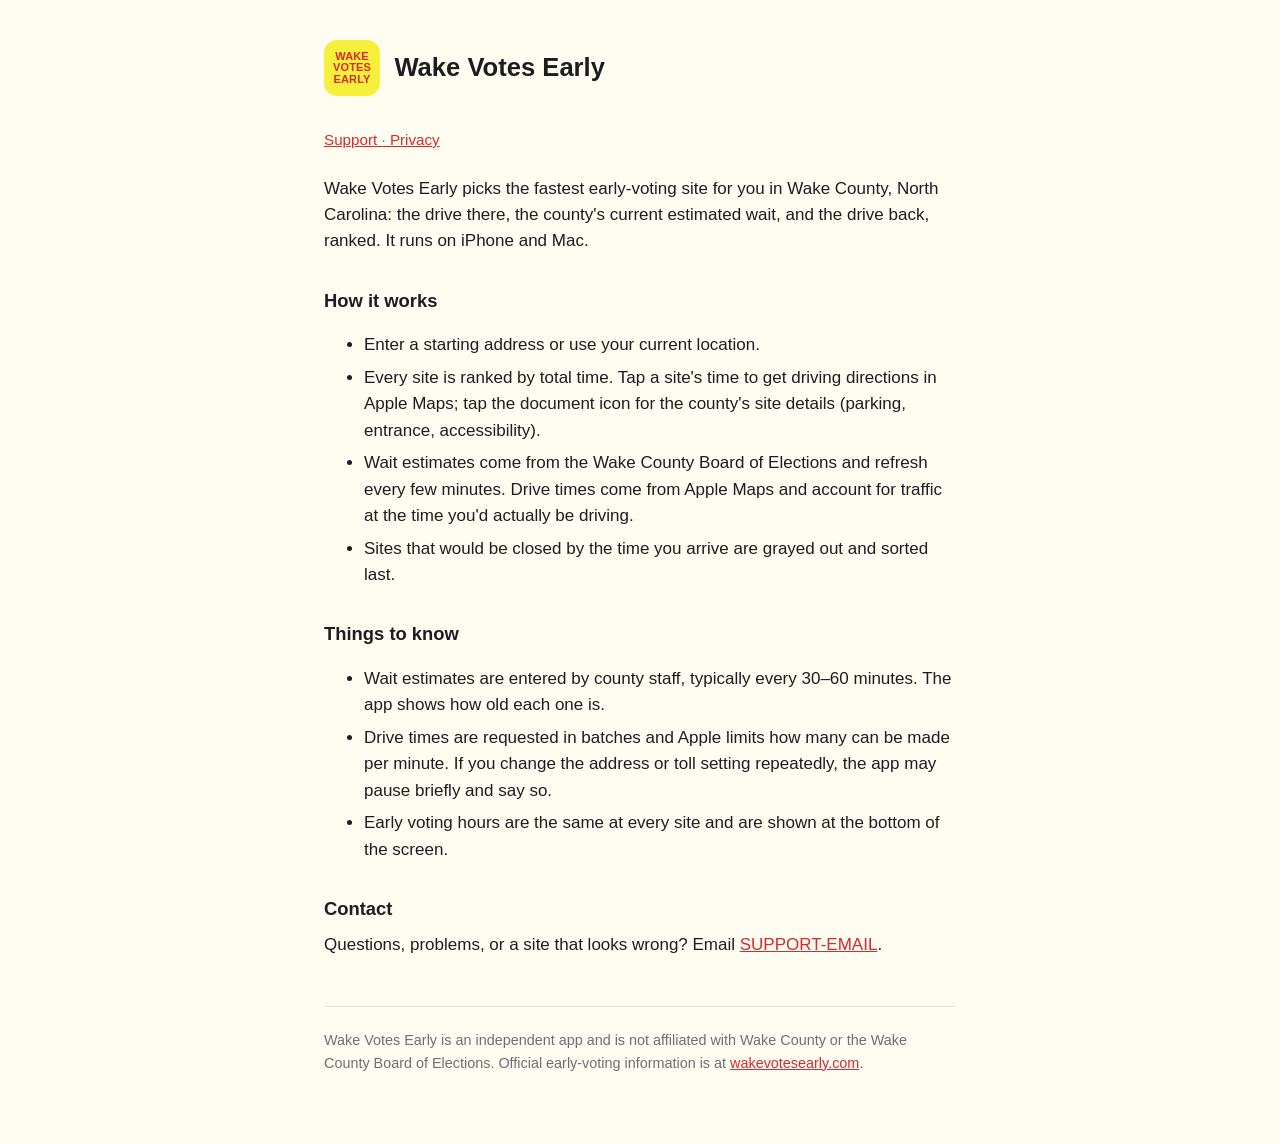
==== docs/index.html @ e3563d3d "docs/: support and privacy policy pages for the App Store listing" ====
<!doctype html>
<html lang="en">
<head>
<meta charset="utf-8">
<meta name="viewport" content="width=device-width, initial-scale=1">
<title>Wake Votes Early — Support</title>
<link rel="stylesheet" href="style.css">
</head>
<body>
<main>
  <header>
    <div class="sign" aria-hidden="true">WAKE<br>VOTES<br>EARLY</div>
    <h1>Wake Votes Early</h1>
  </header>
  <nav><a href="index.html">Support</a><a href="privacy.html">Privacy</a></nav>

  <p>Wake Votes Early picks the fastest early-voting site for you in Wake County, North Carolina: the drive there, the county's current estimated wait, and the drive back, ranked. It runs on iPhone and Mac.</p>

  <h2>How it works</h2>
  <ul>
    <li>Enter a starting address or use your current location.</li>
    <li>Every site is ranked by total time. Tap a site's time to get driving directions in Apple Maps; tap the document icon for the county's site details (parking, entrance, accessibility).</li>
    <li>Wait estimates come from the Wake County Board of Elections and refresh every few minutes. Drive times come from Apple Maps and account for traffic at the time you'd actually be driving.</li>
    <li>Sites that would be closed by the time you arrive are grayed out and sorted last.</li>
  </ul>

  <h2>Things to know</h2>
  <ul>
    <li>Wait estimates are entered by county staff, typically every 30–60 minutes. The app shows how old each one is.</li>
    <li>Drive times are requested in batches and Apple limits how many can be made per minute. If you change the address or toll setting repeatedly, the app may pause briefly and say so.</li>
    <li>Early voting hours are the same at every site and are shown at the bottom of the screen.</li>
  </ul>

  <h2>Contact</h2>
  <p>Questions, problems, or a site that looks wrong? Email <a href="mailto:SUPPORT-EMAIL">SUPPORT-EMAIL</a>.</p>

  <footer>
    <p>Wake Votes Early is an independent app and is not affiliated with Wake County or the Wake County Board of Elections. Official early-voting information is at <a href="https://www.wakevotesearly.com">wakevotesearly.com</a>.</p>
  </footer>
</main>
</body>
</html>
---- docs/style.css ----
:root {
  color-scheme: light dark;
  --bg: #fffdf2;
  --fg: #1d1d1f;
  --muted: #6e6e73;
  --accent: #d62a2c;
  --rule: #e5e2d6;
}
@media (prefers-color-scheme: dark) {
  :root { --bg: #1c1c1e; --fg: #f2f2f7; --muted: #a1a1a6; --rule: #3a3a3c; }
}
* { box-sizing: border-box; }
body {
  margin: 0;
  background: var(--bg);
  color: var(--fg);
  font: 17px/1.55 -apple-system, BlinkMacSystemFont, "Helvetica Neue", Helvetica, Arial, sans-serif;
}
main { max-width: 42rem; margin: 0 auto; padding: 2.5rem 1.25rem 4rem; }
header { display: flex; align-items: center; gap: 0.9rem; margin-bottom: 2rem; }
header .sign {
  width: 56px; height: 56px; flex: none; border-radius: 13px;
  background: #f6f03a; color: var(--accent);
  display: grid; place-items: center; font-weight: 900; font-size: 11px; line-height: 1.05; text-align: center;
  letter-spacing: 0.01em;
}
h1 { font-size: 1.6rem; margin: 0; }
h2 { font-size: 1.15rem; margin: 2rem 0 0.5rem; }
p, li { margin: 0.4rem 0; }
a { color: var(--accent); }
nav { font-size: 0.95rem; color: var(--muted); margin-bottom: 1.5rem; }
nav a + a::before { content: " · "; color: var(--muted); }
footer { margin-top: 3rem; padding-top: 1rem; border-top: 1px solid var(--rule); color: var(--muted); font-size: 0.9rem; }
code { font-family: ui-monospace, Menlo, monospace; font-size: 0.95em; }
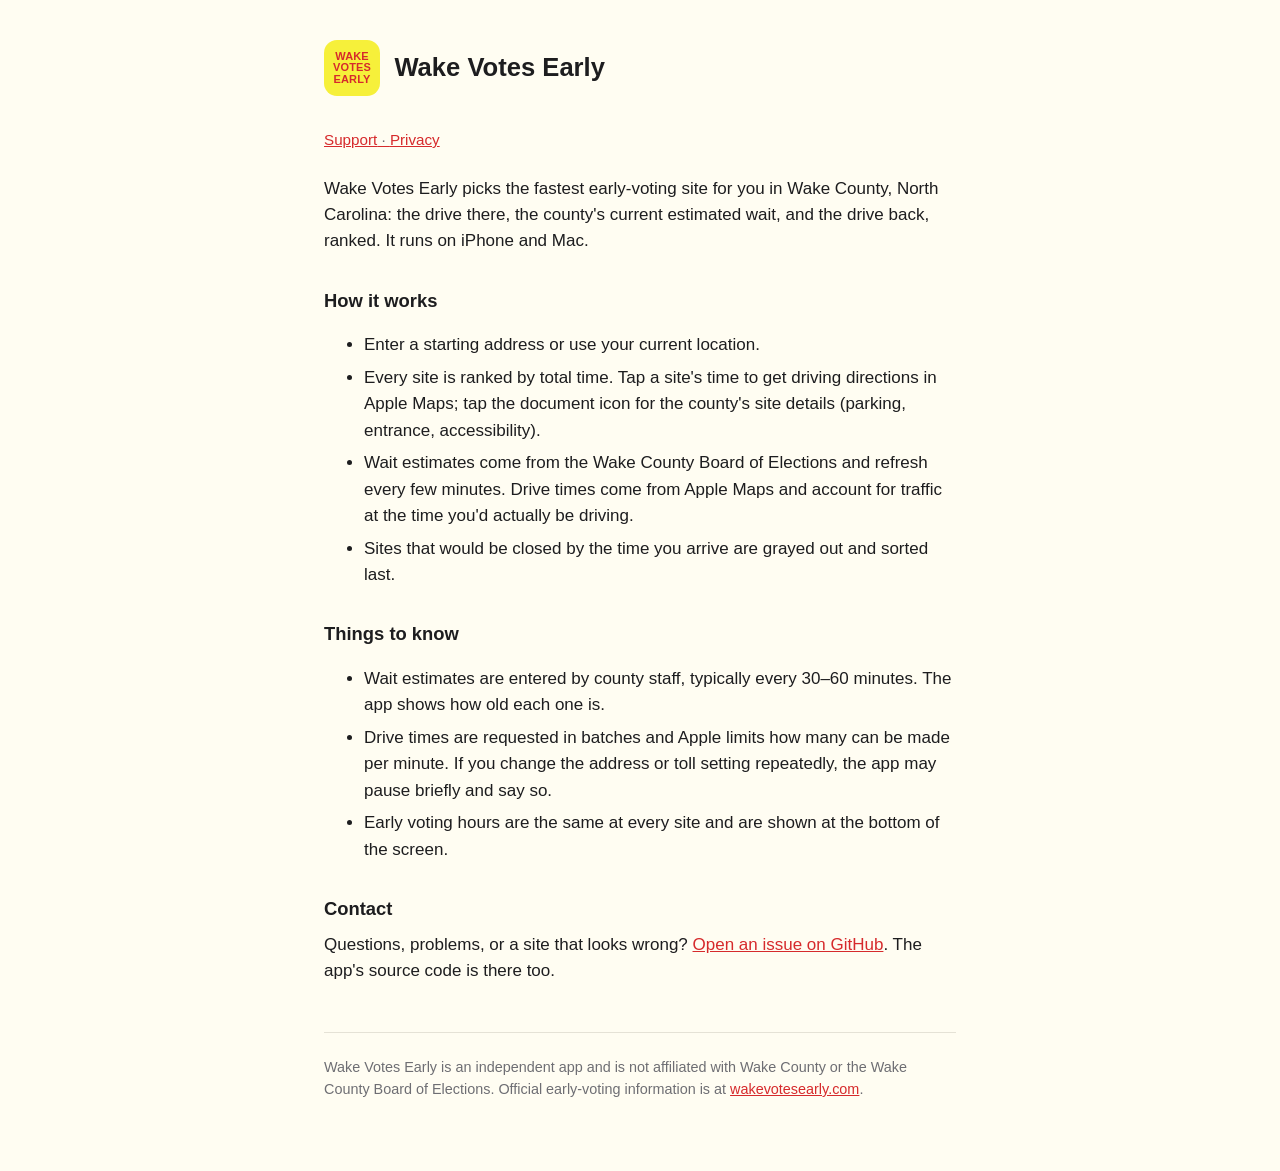
==== commit 9a8caaab: "docs: contact via GitHub Issues instead of email" ====
--- a/docs/index.html
+++ b/docs/index.html
@@ -32,7 +32,7 @@
   </ul>
 
   <h2>Contact</h2>
-  <p>Questions, problems, or a site that looks wrong? Email <a href="mailto:SUPPORT-EMAIL">SUPPORT-EMAIL</a>.</p>
+  <p>Questions, problems, or a site that looks wrong? <a href="https://github.com/jaysoffian/wake-early-voting/issues">Open an issue on GitHub</a>. The app's source code is there too.</p>
 
   <footer>
     <p>Wake Votes Early is an independent app and is not affiliated with Wake County or the Wake County Board of Elections. Official early-voting information is at <a href="https://www.wakevotesearly.com">wakevotesearly.com</a>.</p>
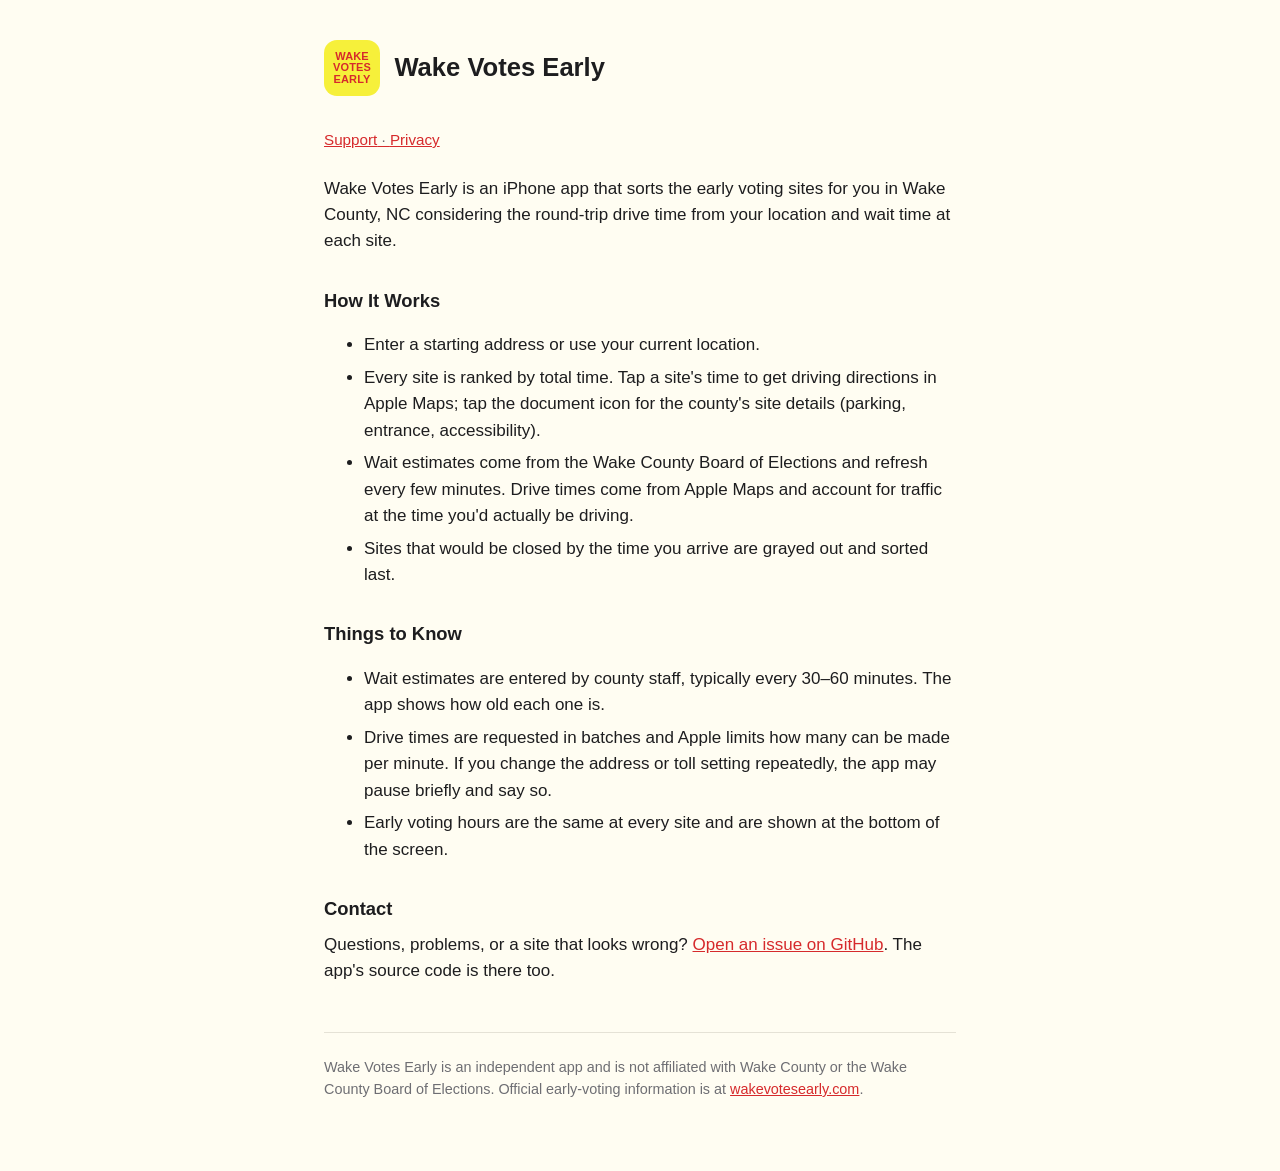
==== commit 2f458678: "docs: new intro sentence; title-case section headers" ====
--- a/docs/index.html
+++ b/docs/index.html
@@ -14,9 +14,9 @@
   </header>
   <nav><a href="index.html">Support</a><a href="privacy.html">Privacy</a></nav>
 
-  <p>Wake Votes Early picks the fastest early-voting site for you in Wake County, North Carolina: the drive there, the county's current estimated wait, and the drive back, ranked. It runs on iPhone and Mac.</p>
+  <p>Wake Votes Early is an iPhone app that sorts the early voting sites for you in Wake County, NC considering the round-trip drive time from your location and wait time at each site.</p>
 
-  <h2>How it works</h2>
+  <h2>How It Works</h2>
   <ul>
     <li>Enter a starting address or use your current location.</li>
     <li>Every site is ranked by total time. Tap a site's time to get driving directions in Apple Maps; tap the document icon for the county's site details (parking, entrance, accessibility).</li>
@@ -24,7 +24,7 @@
     <li>Sites that would be closed by the time you arrive are grayed out and sorted last.</li>
   </ul>
 
-  <h2>Things to know</h2>
+  <h2>Things to Know</h2>
   <ul>
     <li>Wait estimates are entered by county staff, typically every 30–60 minutes. The app shows how old each one is.</li>
     <li>Drive times are requested in batches and Apple limits how many can be made per minute. If you change the address or toll setting repeatedly, the app may pause briefly and say so.</li>
